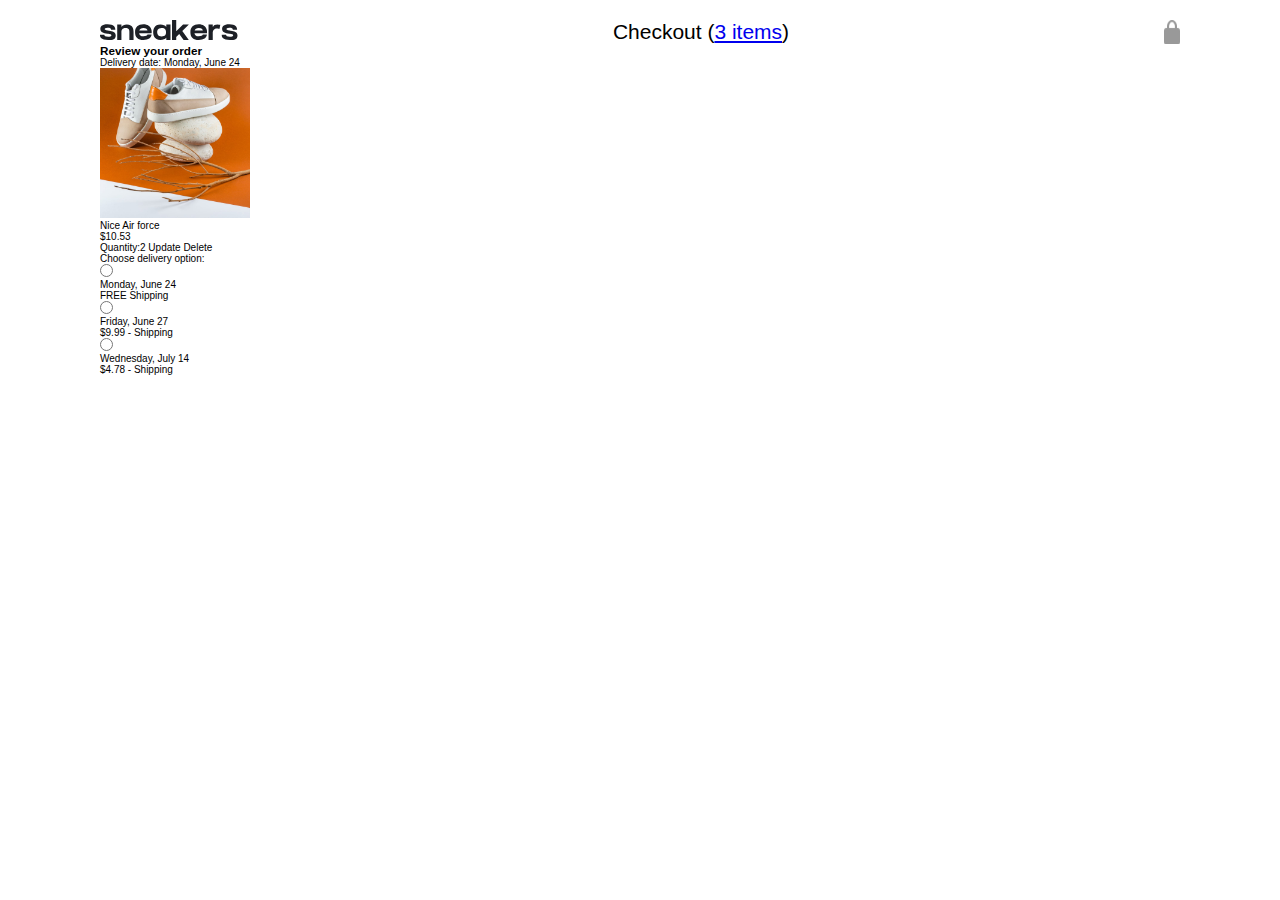
==== checkout.html @ 57b3609c "added the checkout.html, checkout.js and designed the checkout page" ====
<!DOCTYPE html>
<html lang="en">
	<head>
		<meta charset="UTF-8" />
		<meta name="viewport" content="width=device-width, initial-scale=1.0" />
		<link rel="stylesheet" href="styles/checkout.css" />
		<title>Checkout page</title>
	</head>
	<body>
		<main>
			<section class="checkout-header">
				<a href="index.html"><img src="images/logo.svg" alt="" /></a>
				<p>Checkout (<a href="index.html">3 items</a>)</p>
				<img src="images/checkout-lock-icon.png" alt="" />
			</section>

			<section class="delivery-container">
				<h3>Review your order</h3>

				<div class="delivery-details">
					<p>Delivery date: Monday, June 24</p>
					<div class="delivery-details__product">
						<img
							src="/images/image-product-2.jpg"
							alt="product"
							class="delivery-product" />
						<p>Nice Air force</p>
						<p class="product-price">$10.53</p>
						<div class="product-quantity">
							<span
								>Quantity:2
								<span>Update</span>
								<span>Delete</span>
							</span>
						</div>
						<div class="delivery-options">
							<p>Choose delivery option:</p>
							<input type="radio" name="delivery-1" />
							<div class="delivery-options_date">Monday, June 24</div>
							<div class="delivery-options-price">FREE Shipping</div>
							<input type="radio" name="delivery-1" />
							<div class="delivery-options_date">Friday, June 27</div>
							<div class="delivery-options-price">$9.99 - Shipping</div>
							<input type="radio" name="delivery-1" />
							<div class="delivery-options_date">Wednesday, July 14</div>
							<div class="delivery-options-price">$4.78 - Shipping</div>
						</div>
					</div>
				</div>
			</section>
		</main>
	</body>
</html>
---- styles/checkout.css ----
*,
*:before,
*:after {
	box-sizing: border-box;
	margin: 0;
	padding: 0;
}

html {
	font-size: 62.5%;
	padding: 2rem 10rem;
	font-family: Verdana, Geneva, Tahoma, sans-serif;
}

.checkout-header {
	display: flex;
	justify-content: space-between;
	align-content: center;
}

.checkout-header p {
	font-size: 2.1rem;
}

.delivery-product {
	max-width: 100%;
	height: 15rem;
}
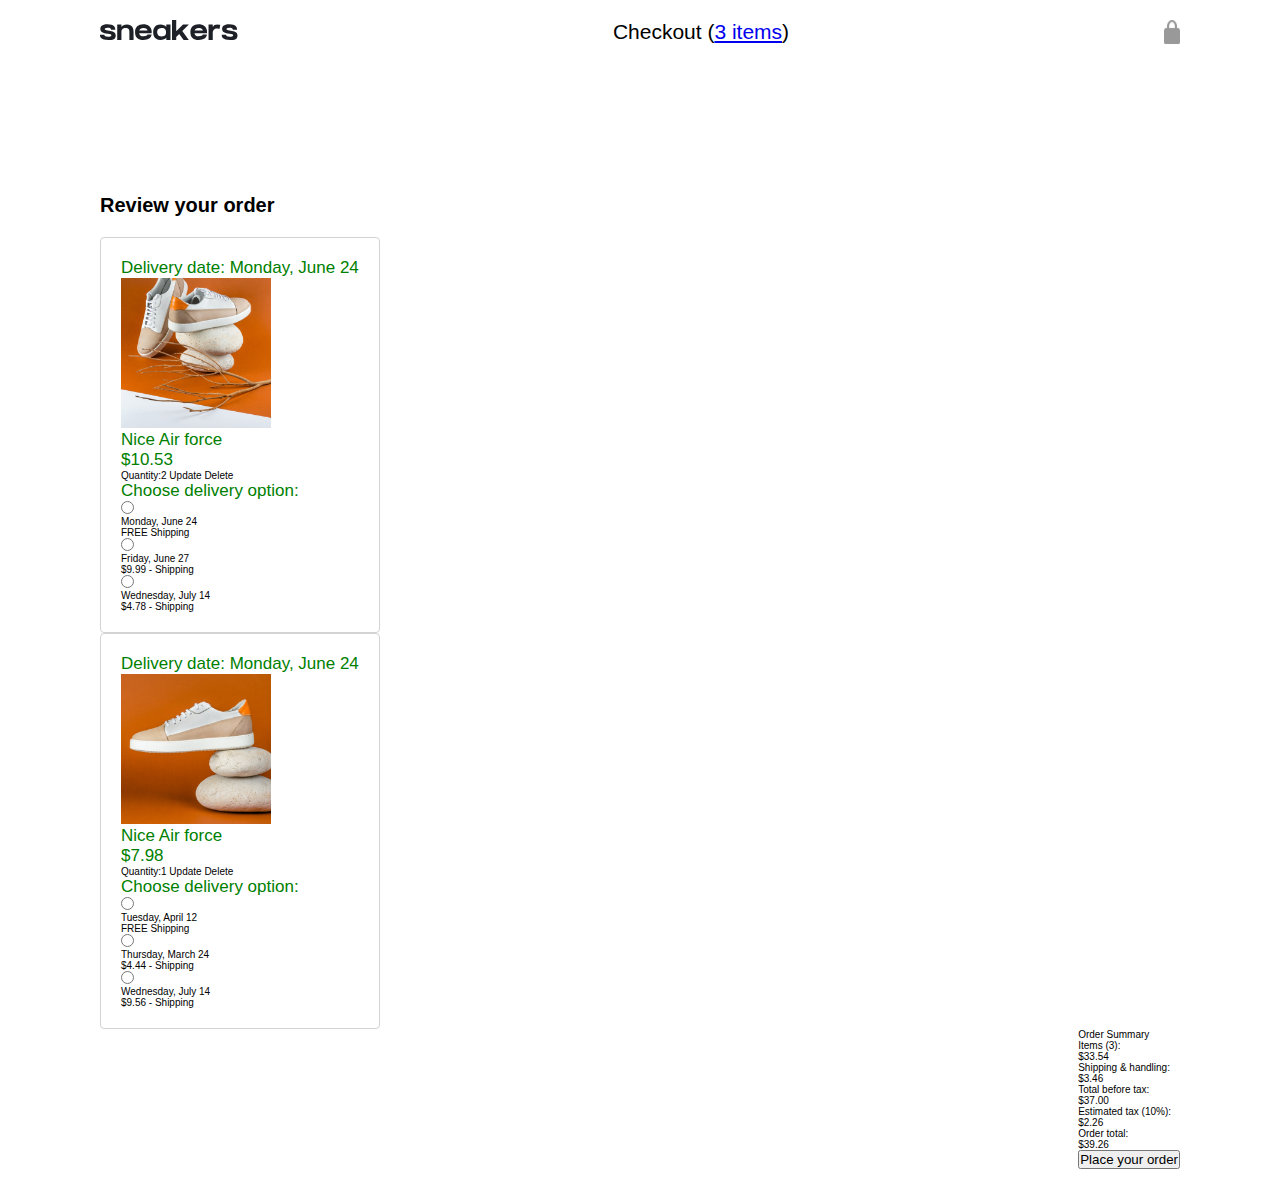
==== commit 325c01f1: "designed the review your oder section in the checkout.html page" ====
--- a/checkout.html
+++ b/checkout.html
@@ -47,6 +47,62 @@
 						</div>
 					</div>
 				</div>
+
+				<div class="delivery-details">
+					<p>Delivery date: Monday, June 24</p>
+					<div class="delivery-details__product">
+						<img
+							src="/images/image-product-4.jpg"
+							alt="product"
+							class="delivery-product" />
+						<p>Nice Air force</p>
+						<p class="product-price">$7.98</p>
+						<div class="product-quantity">
+							<span
+								>Quantity:1
+								<span>Update</span>
+								<span>Delete</span>
+							</span>
+						</div>
+						<div class="delivery-options">
+							<p>Choose delivery option:</p>
+							<input type="radio" name="delivery-1" />
+							<div class="delivery-options_date">Tuesday, April 12</div>
+							<div class="delivery-options-price">FREE Shipping</div>
+							<input type="radio" name="delivery-1" />
+							<div class="delivery-options_date">Thursday, March 24</div>
+							<div class="delivery-options-price">$4.44 - Shipping</div>
+							<input type="radio" name="delivery-1" />
+							<div class="delivery-options_date">Wednesday, July 14</div>
+							<div class="delivery-options-price">$9.56 - Shipping</div>
+						</div>
+					</div>
+				</div>
+
+				<aside>
+					<div class="payment-summary-title">Order Summary</div>
+					<div class="payment-summary-row">
+						<p>Items (3):</p>
+						<p>$33.54</p>
+					</div>
+					<div class="payment-summary-row">
+						<p>Shipping & handling:</p>
+						<p>$3.46</p>
+					</div>
+					<div class="payment-summary-row-subtotal">
+						<p>Total before tax:</p>
+						<p>$37.00</p>
+					</div>
+					<div class="payment-summary-row">
+						<p>Estimated tax (10%):</p>
+						<p>$2.26</p>
+					</div>
+					<div class="payment-summary-total">
+						<p>Order total:</p>
+						<p>$39.26</p>
+					</div>
+					<button class="place-order-btn">Place your order</button>
+				</aside>
 			</section>
 		</main>
 	</body>
--- a/styles/checkout.css
+++ b/styles/checkout.css
@@ -26,3 +26,28 @@
 	max-width: 100%;
 	height: 15rem;
 }
+
+.delivery-container {
+	margin-top: 15rem;
+}
+.delivery-container h3 {
+	font-size: 2rem;
+	margin-bottom: 2rem;
+}
+
+.delivery-details {
+	border: 1px solid lightgray;
+	border-radius: 4px;
+	padding: 2rem;
+	max-width: max-content;
+}
+
+.delivery-details p {
+	font-size: 1.7rem;
+	color: green;
+	font-weight: 500;
+}
+
+aside {
+	float: right;
+}
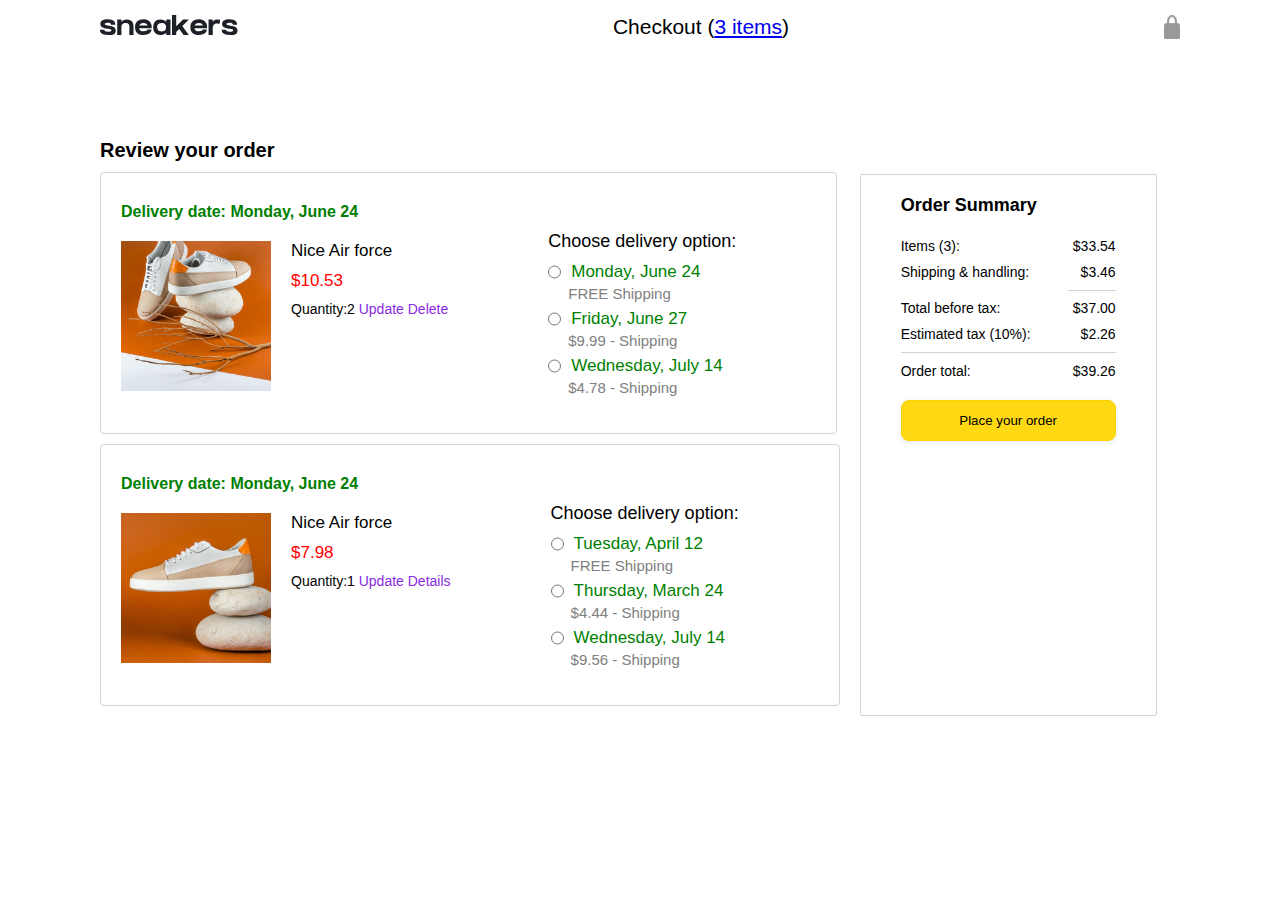
==== commit ec368542: "finished the designed of the checkout page" ====
--- a/checkout.html
+++ b/checkout.html
@@ -11,98 +11,128 @@
 			<section class="checkout-header">
 				<a href="index.html"><img src="images/logo.svg" alt="" /></a>
 				<p>Checkout (<a href="index.html">3 items</a>)</p>
-				<img src="images/checkout-lock-icon.png" alt="" />
+				<img src="images/checkout-lock-icon.png" alt="checkout-lock-icon" />
 			</section>
 
 			<section class="delivery-container">
-				<h3>Review your order</h3>
+				<div>
+					<h3>Review your order</h3>
+					<div class="delivery-details">
+						<p class="delivery-date">Delivery date: Monday, June 24</p>
+						<div class="delivery-details__product">
+							<div class="flex">
+								<div class="product-container">
+									<img
+										src="/images/image-product-2.jpg"
+										alt="product"
+										class="delivery-product" />
+								</div>
+								<div class="product-details">
+									<p>Nice Air force</p>
+									<p class="product-price">$10.53</p>
+									<div class="product-quantity">
+										<span
+											>Quantity:2
+											<span> <a href="checkout.html">Update</a> </span>
+											<span><a href="checkout.html">Delete</a> </span>
+										</span>
+									</div>
+								</div>
+							</div>
 
-				<div class="delivery-details">
-					<p>Delivery date: Monday, June 24</p>
-					<div class="delivery-details__product">
-						<img
-							src="/images/image-product-2.jpg"
-							alt="product"
-							class="delivery-product" />
-						<p>Nice Air force</p>
-						<p class="product-price">$10.53</p>
-						<div class="product-quantity">
-							<span
-								>Quantity:2
-								<span>Update</span>
-								<span>Delete</span>
-							</span>
+							<div class="delivery-options">
+								<p>Choose delivery option:</p>
+								<div class="delivery-options--radio">
+									<input type="radio" name="delivery-1" />
+									<div class="delivery-options_date">Monday, June 24</div>
+								</div>
+								<div class="delivery-options-price">FREE Shipping</div>
+								<div class="delivery-options--radio">
+									<input type="radio" name="delivery-1" />
+									<div class="delivery-options_date">Friday, June 27</div>
+								</div>
+								<div class="delivery-options-price">$9.99 - Shipping</div>
+								<div class="delivery-options--radio">
+									<input type="radio" name="delivery-1" />
+									<div class="delivery-options_date">Wednesday, July 14</div>
+								</div>
+								<div class="delivery-options-price">$4.78 - Shipping</div>
+							</div>
 						</div>
-						<div class="delivery-options">
-							<p>Choose delivery option:</p>
-							<input type="radio" name="delivery-1" />
-							<div class="delivery-options_date">Monday, June 24</div>
-							<div class="delivery-options-price">FREE Shipping</div>
-							<input type="radio" name="delivery-1" />
-							<div class="delivery-options_date">Friday, June 27</div>
-							<div class="delivery-options-price">$9.99 - Shipping</div>
-							<input type="radio" name="delivery-1" />
-							<div class="delivery-options_date">Wednesday, July 14</div>
-							<div class="delivery-options-price">$4.78 - Shipping</div>
+					</div>
+
+					<div class="delivery-details">
+						<p class="delivery-date">Delivery date: Monday, June 24</p>
+						<div class="delivery-details__product">
+							<div class="flex">
+								<div class="product-container">
+									<img
+										src="/images/image-product-4.jpg"
+										alt="product"
+										class="delivery-product" />
+								</div>
+								<div class="product-details">
+									<p>Nice Air force</p>
+									<p class="product-price">$7.98</p>
+									<div class="product-quantity">
+										<span
+											>Quantity:1
+											<span><a href="checkout.html">Update</a></span>
+											<span><a href="checkout.html">Details</a></span>
+										</span>
+									</div>
+								</div>
+							</div>
+							<div class="delivery-options">
+								<p>Choose delivery option:</p>
+
+								<div class="delivery-options--radio">
+									<input type="radio" name="delivery-1" />
+									<div class="delivery-options_date">Tuesday, April 12</div>
+								</div>
+
+								<div class="delivery-options-price">FREE Shipping</div>
+								<div class="delivery-options--radio">
+									<input type="radio" name="delivery-1" />
+									<div class="delivery-options_date">Thursday, March 24</div>
+								</div>
+								<div class="delivery-options-price">$4.44 - Shipping</div>
+								<div class="delivery-options--radio">
+									<input type="radio" name="delivery-1" />
+									<div class="delivery-options_date">Wednesday, July 14</div>
+								</div>
+								<div class="delivery-options-price">$9.56 - Shipping</div>
+							</div>
 						</div>
 					</div>
 				</div>
 
-				<div class="delivery-details">
-					<p>Delivery date: Monday, June 24</p>
-					<div class="delivery-details__product">
-						<img
-							src="/images/image-product-4.jpg"
-							alt="product"
-							class="delivery-product" />
-						<p>Nice Air force</p>
-						<p class="product-price">$7.98</p>
-						<div class="product-quantity">
-							<span
-								>Quantity:1
-								<span>Update</span>
-								<span>Delete</span>
-							</span>
-						</div>
-						<div class="delivery-options">
-							<p>Choose delivery option:</p>
-							<input type="radio" name="delivery-1" />
-							<div class="delivery-options_date">Tuesday, April 12</div>
-							<div class="delivery-options-price">FREE Shipping</div>
-							<input type="radio" name="delivery-1" />
-							<div class="delivery-options_date">Thursday, March 24</div>
-							<div class="delivery-options-price">$4.44 - Shipping</div>
-							<input type="radio" name="delivery-1" />
-							<div class="delivery-options_date">Wednesday, July 14</div>
-							<div class="delivery-options-price">$9.56 - Shipping</div>
-						</div>
-					</div>
-				</div>
-
-				<aside>
+				<div class="payment-summary">
 					<div class="payment-summary-title">Order Summary</div>
 					<div class="payment-summary-row">
 						<p>Items (3):</p>
-						<p>$33.54</p>
+						<p class="payment-summary-money">$33.54</p>
 					</div>
 					<div class="payment-summary-row">
 						<p>Shipping & handling:</p>
-						<p>$3.46</p>
+						<p class="payment-summary-money">$3.46</p>
 					</div>
+					<div class="gray-border-1"></div>
 					<div class="payment-summary-row-subtotal">
 						<p>Total before tax:</p>
-						<p>$37.00</p>
+						<p class="payment-summary-money">$37.00</p>
 					</div>
 					<div class="payment-summary-row">
 						<p>Estimated tax (10%):</p>
-						<p>$2.26</p>
+						<p class="payment-summary-money">$2.26</p>
 					</div>
+					<div class="gray-border-2"></div>
 					<div class="payment-summary-total">
 						<p>Order total:</p>
-						<p>$39.26</p>
+						<p class="payment-summary-money">$39.26</p>
 					</div>
 					<button class="place-order-btn">Place your order</button>
-				</aside>
+				</div>
 			</section>
 		</main>
 	</body>
--- a/styles/checkout.css
+++ b/styles/checkout.css
@@ -8,8 +8,9 @@
 
 html {
 	font-size: 62.5%;
-	padding: 2rem 10rem;
-	font-family: Verdana, Geneva, Tahoma, sans-serif;
+	padding: 1.5rem 10rem;
+	font-family: "Lucida Sans", "Lucida Sans Regular", "Lucida Grande",
+		"Lucida Sans Unicode", Geneva, Verdana, sans-serif;
 }
 
 .checkout-header {
@@ -23,31 +24,166 @@
 }
 
 .delivery-product {
-	max-width: 100%;
+	min-width: 50%;
 	height: 15rem;
 }
 
 .delivery-container {
-	margin-top: 15rem;
+	margin-top: 10rem;
+	display: flex;
+	gap: 2rem;
 }
-.delivery-container h3 {
+
+.delivery-container div h3 {
 	font-size: 2rem;
-	margin-bottom: 2rem;
+	margin-bottom: 1rem;
+	font-weight: bold;
 }
 
 .delivery-details {
 	border: 1px solid lightgray;
 	border-radius: 4px;
-	padding: 2rem;
+	padding: 3rem 10rem 3rem 2rem;
 	max-width: max-content;
+	margin-bottom: 1rem;
 }
 
-.delivery-details p {
+.delivery-date {
+	font-size: 1.6rem;
+	color: green;
+	margin-bottom: 1rem;
+	font-weight: 600;
+}
+
+.delivery-details__product {
+	display: flex;
+	align-items: center;
+	justify-content: space-between;
+	gap: 10rem;
+}
+
+.delivery-details__product .flex {
+	display: flex;
+	align-items: flex-start;
+	justify-content: space-between;
+	gap: 2rem;
+}
+
+.product-details p {
+	padding-bottom: 1rem;
 	font-size: 1.7rem;
-	color: green;
 	font-weight: 500;
 }
 
+.product-price {
+	color: red;
+}
+
+.product-quantity {
+	font-size: 1.4rem;
+}
+
+.product-quantity span a {
+	text-decoration: none;
+	color: blueviolet;
+}
 aside {
 	float: right;
 }
+
+.delivery-options {
+	font-size: 1.7rem;
+}
+
+.delivery-options p {
+	font-size: 1.8rem;
+	margin-bottom: 1rem;
+}
+
+.delivery-options--radio {
+	display: flex;
+	gap: 1rem;
+	cursor: pointer;
+	margin-bottom: 0.3rem;
+}
+
+.delivery-options-price {
+	margin-left: 2rem;
+	color: gray;
+	font-size: 1.5rem;
+	margin-bottom: 0.7rem;
+}
+
+.delivery-options_date {
+	color: green;
+}
+
+.payment-summary {
+	margin-top: 3.5rem;
+	border: 1px solid lightgray;
+	padding: 2rem 4rem;
+	border-radius: 2px;
+	max-height: 20%;
+	display: flex;
+	flex-direction: column;
+	gap: 1rem;
+	flex-wrap: wrap;
+}
+
+.payment-summary-title {
+	font-size: 1.8rem;
+	font-weight: 700;
+	margin-bottom: 1.2rem;
+}
+
+.payment-summary-row {
+	font-size: 1.4rem;
+	display: flex;
+	justify-content: space-between;
+	gap: 5rem;
+}
+
+.payment-summary-row-subtotal {
+	font-size: 1.4rem;
+	display: flex;
+	justify-content: space-between;
+	gap: 5rem;
+}
+
+.payment-summary-total {
+	font-size: 1.4rem;
+	display: flex;
+	justify-content: space-between;
+	gap: 5rem;
+}
+
+.gray-border-1 {
+	align-self: flex-end;
+	width: 4.8rem;
+	height: 0.04em;
+	background-color: lightgray;
+}
+
+.gray-border-2 {
+	float: right;
+	width: 100%;
+	height: 0.04em;
+	background-color: lightgray;
+}
+
+.place-order-btn {
+	background-color: rgb(255, 216, 20);
+	border-radius: 8px;
+	padding-top: 12px;
+	cursor: pointer;
+	padding-bottom: 12px;
+	margin-top: 11px;
+	margin-bottom: 15px;
+	box-shadow: 0 2px 5px rgba(213, 217, 217, 0.5);
+	border: 1px solid rgb(252, 210, 0);
+}
+
+.place-order-btn:hover {
+	background-color: rgb(252, 210, 0);
+	box-shadow: 0 2px 5px rgba(213, 217, 217, 0.5);
+}
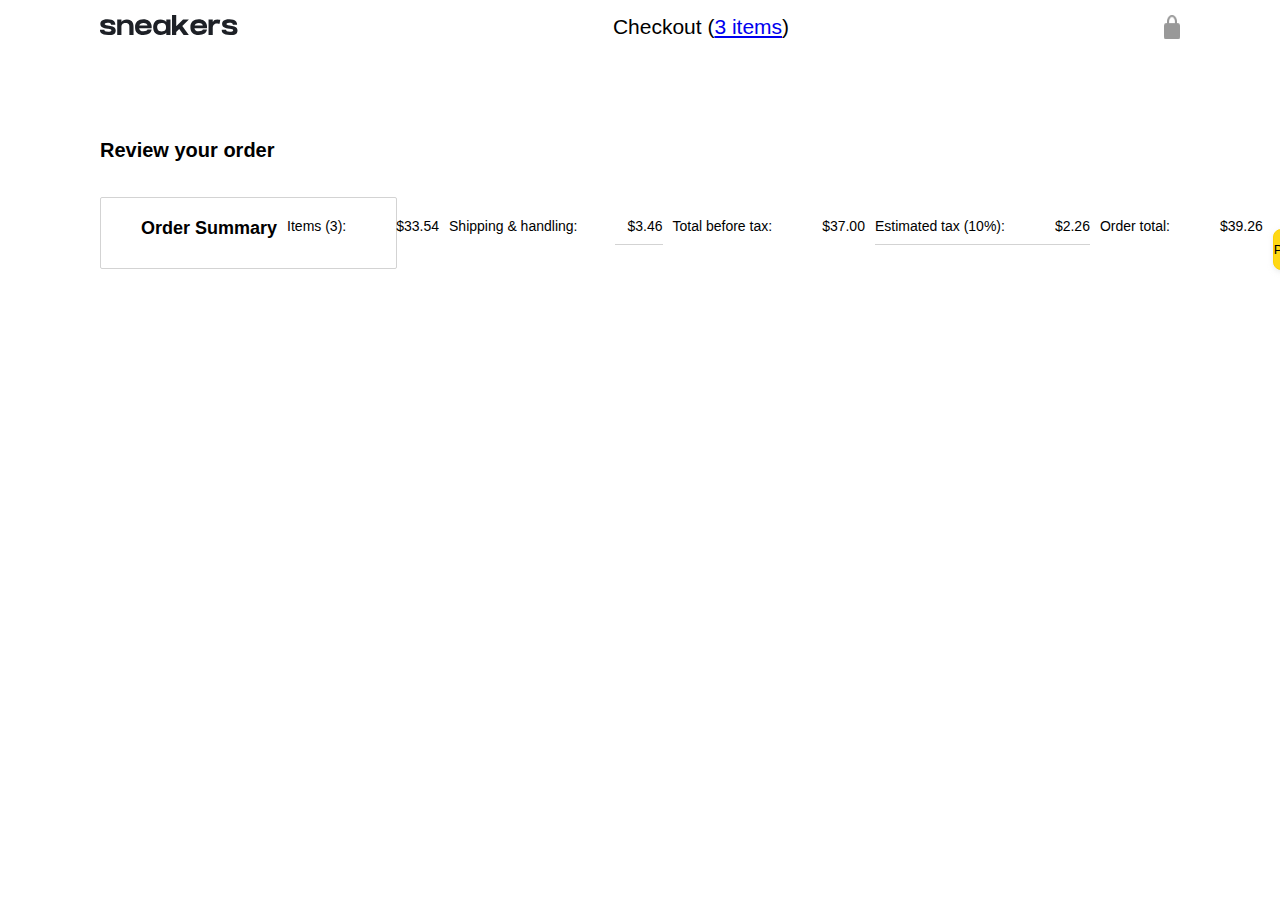
==== commit 382fa9f7: "modified the currency, put the checkout html in checkout.js" ====
--- a/checkout.html
+++ b/checkout.html
@@ -8,7 +8,7 @@
 	</head>
 	<body>
 		<main>
-			<section class="checkout-header">
+			<section class="checkout-header fixed">
 				<a href="index.html"><img src="images/logo.svg" alt="" /></a>
 				<p>Checkout (<a href="index.html">3 items</a>)</p>
 				<img src="images/checkout-lock-icon.png" alt="checkout-lock-icon" />
@@ -17,95 +17,7 @@
 			<section class="delivery-container">
 				<div>
 					<h3>Review your order</h3>
-					<div class="delivery-details">
-						<p class="delivery-date">Delivery date: Monday, June 24</p>
-						<div class="delivery-details__product">
-							<div class="flex">
-								<div class="product-container">
-									<img
-										src="/images/image-product-2.jpg"
-										alt="product"
-										class="delivery-product" />
-								</div>
-								<div class="product-details">
-									<p>Nice Air force</p>
-									<p class="product-price">$10.53</p>
-									<div class="product-quantity">
-										<span
-											>Quantity:2
-											<span> <a href="checkout.html">Update</a> </span>
-											<span><a href="checkout.html">Delete</a> </span>
-										</span>
-									</div>
-								</div>
-							</div>
-
-							<div class="delivery-options">
-								<p>Choose delivery option:</p>
-								<div class="delivery-options--radio">
-									<input type="radio" name="delivery-1" />
-									<div class="delivery-options_date">Monday, June 24</div>
-								</div>
-								<div class="delivery-options-price">FREE Shipping</div>
-								<div class="delivery-options--radio">
-									<input type="radio" name="delivery-1" />
-									<div class="delivery-options_date">Friday, June 27</div>
-								</div>
-								<div class="delivery-options-price">$9.99 - Shipping</div>
-								<div class="delivery-options--radio">
-									<input type="radio" name="delivery-1" />
-									<div class="delivery-options_date">Wednesday, July 14</div>
-								</div>
-								<div class="delivery-options-price">$4.78 - Shipping</div>
-							</div>
-						</div>
-					</div>
-
-					<div class="delivery-details">
-						<p class="delivery-date">Delivery date: Monday, June 24</p>
-						<div class="delivery-details__product">
-							<div class="flex">
-								<div class="product-container">
-									<img
-										src="/images/image-product-4.jpg"
-										alt="product"
-										class="delivery-product" />
-								</div>
-								<div class="product-details">
-									<p>Nice Air force</p>
-									<p class="product-price">$7.98</p>
-									<div class="product-quantity">
-										<span
-											>Quantity:1
-											<span><a href="checkout.html">Update</a></span>
-											<span><a href="checkout.html">Details</a></span>
-										</span>
-									</div>
-								</div>
-							</div>
-							<div class="delivery-options">
-								<p>Choose delivery option:</p>
-
-								<div class="delivery-options--radio">
-									<input type="radio" name="delivery-1" />
-									<div class="delivery-options_date">Tuesday, April 12</div>
-								</div>
-
-								<div class="delivery-options-price">FREE Shipping</div>
-								<div class="delivery-options--radio">
-									<input type="radio" name="delivery-1" />
-									<div class="delivery-options_date">Thursday, March 24</div>
-								</div>
-								<div class="delivery-options-price">$4.44 - Shipping</div>
-								<div class="delivery-options--radio">
-									<input type="radio" name="delivery-1" />
-									<div class="delivery-options_date">Wednesday, July 14</div>
-								</div>
-								<div class="delivery-options-price">$9.56 - Shipping</div>
-							</div>
-						</div>
-					</div>
-				</div>
+				
 
 				<div class="payment-summary">
 					<div class="payment-summary-title">Order Summary</div>
@@ -135,5 +47,7 @@
 				</div>
 			</section>
 		</main>
+
+		<script type="module" src="/script/checkout.js"></script>
 	</body>
 </html>
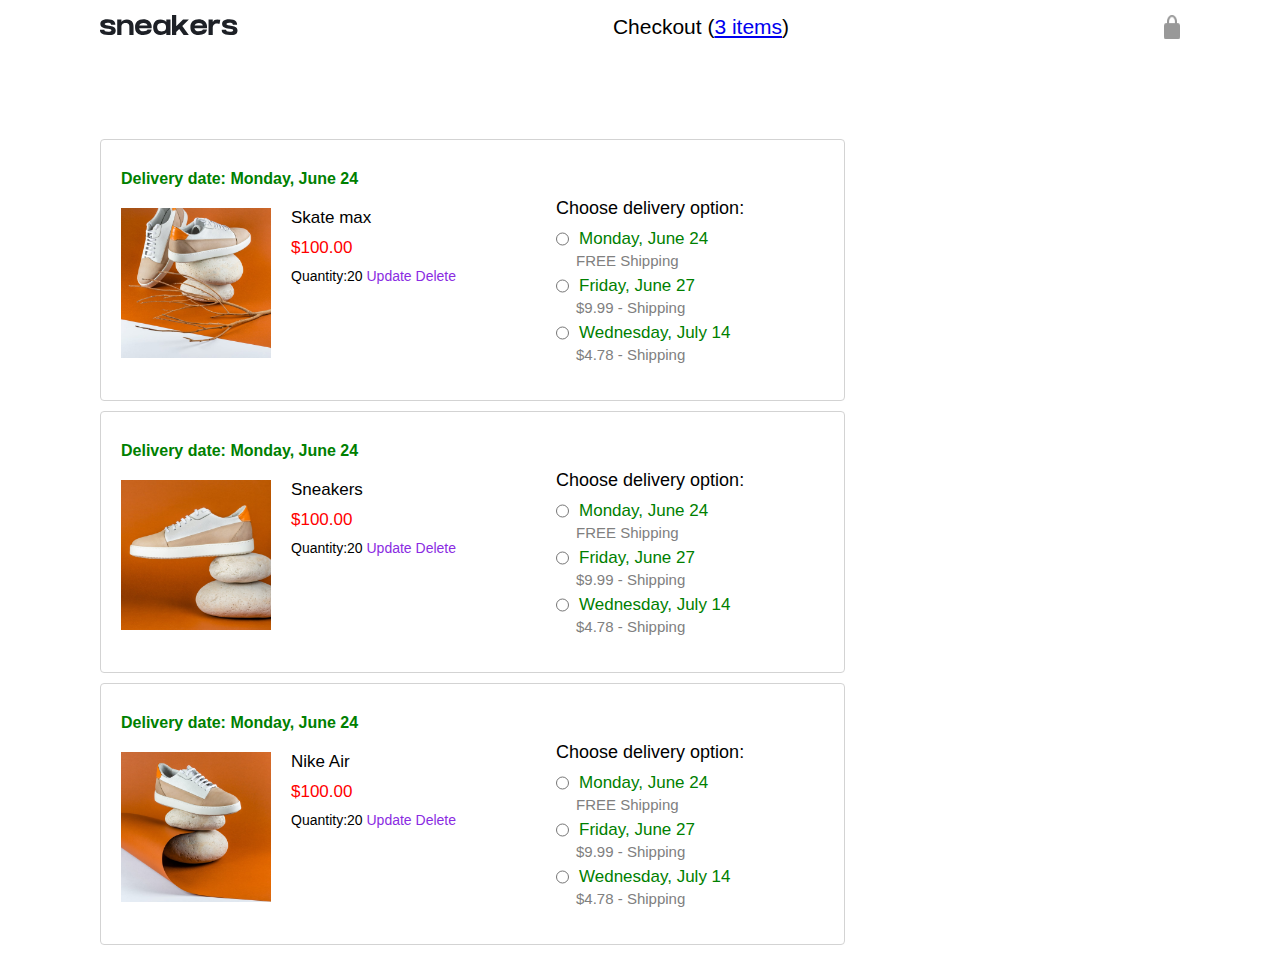
==== commit bedde14f: "generated the html of the checkput page in checkout.js" ====
--- a/checkout.html
+++ b/checkout.html
@@ -14,8 +14,8 @@
 				<img src="images/checkout-lock-icon.png" alt="checkout-lock-icon" />
 			</section>
 
-			<section class="delivery-container">
-				<div>
+			<section class="delivery-container ">
+				<div class="js-order-summary">
 					<h3>Review your order</h3>
 				
 
